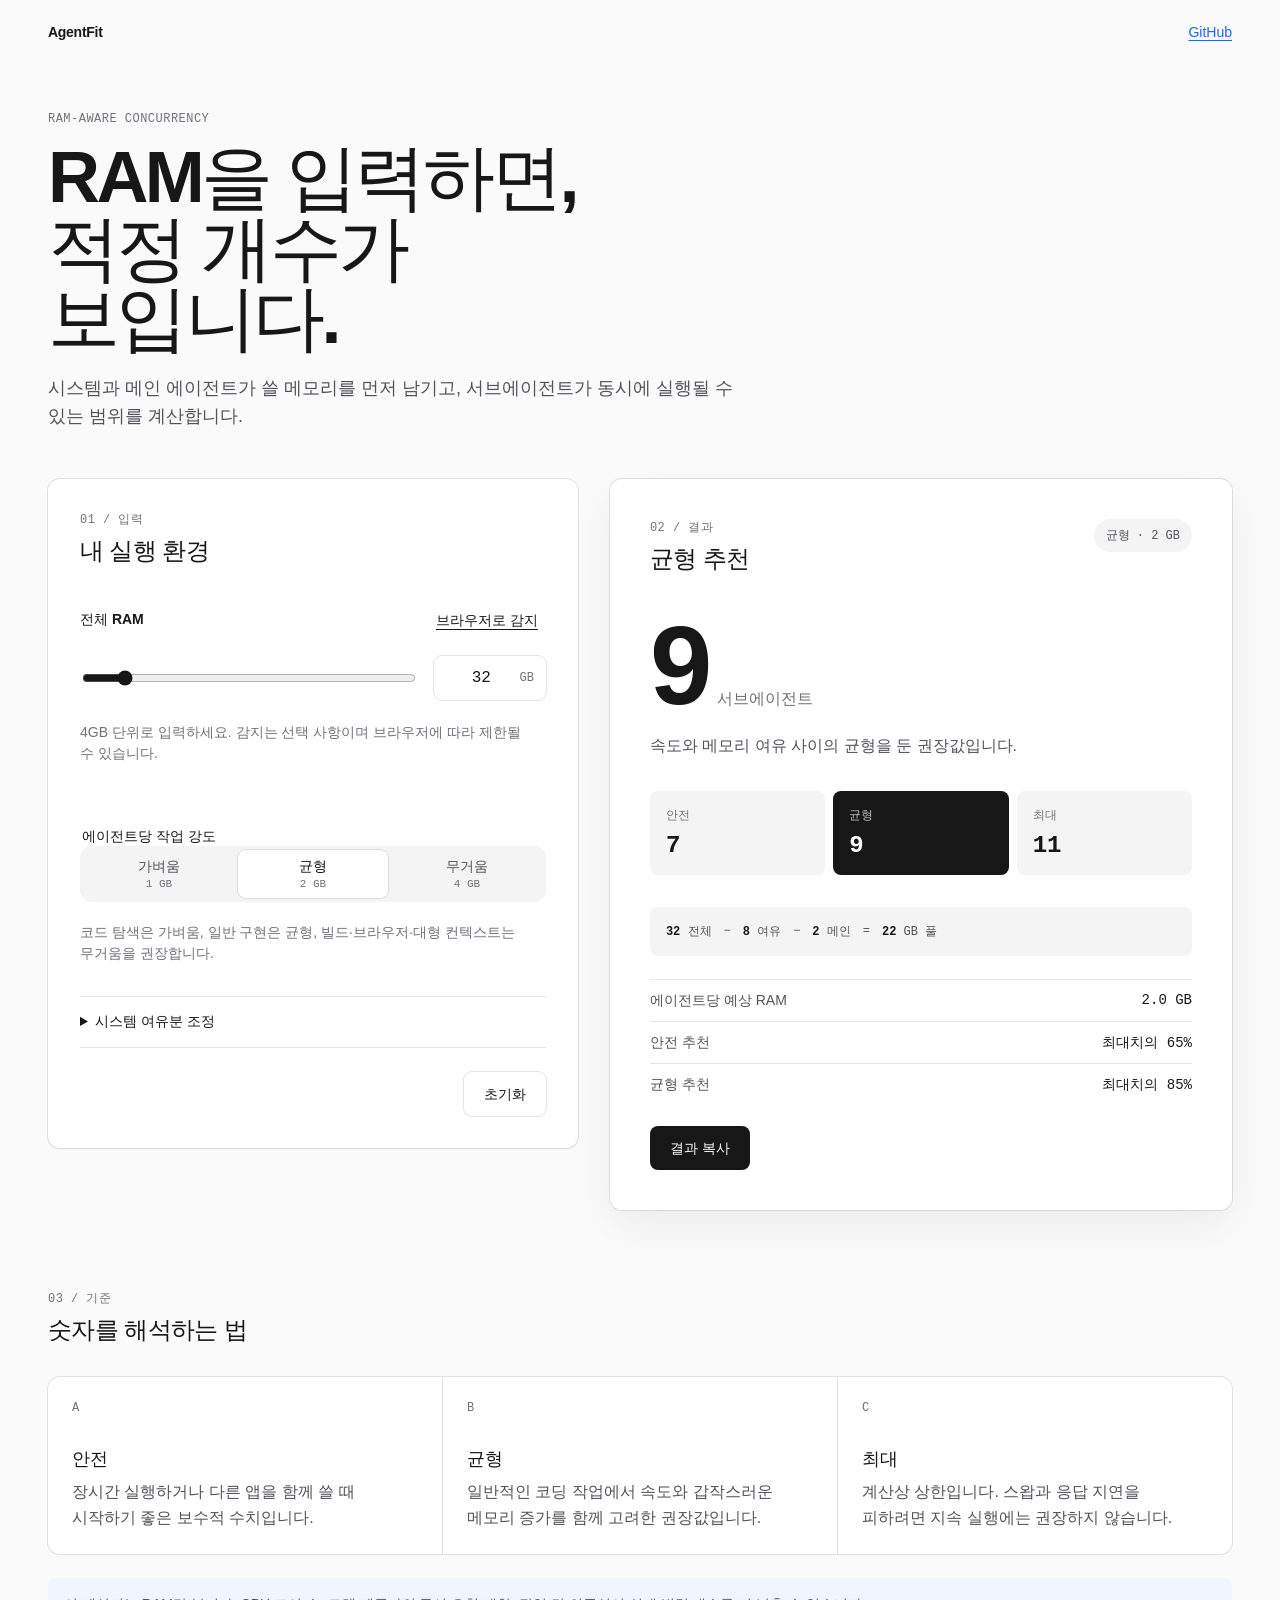
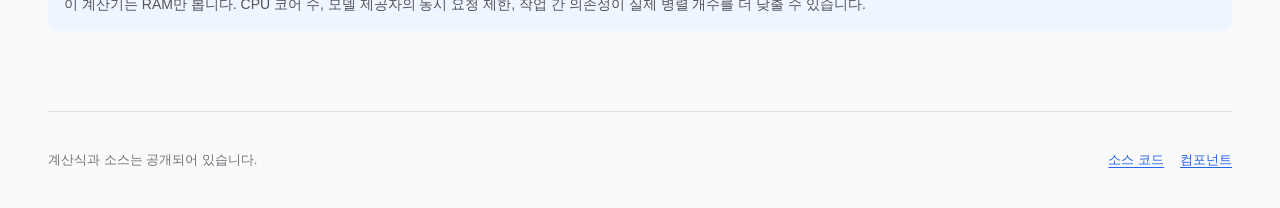
==== index.html @ 9a573c3e "Build RAM subagent calculator" ====
<!doctype html>
<html lang="ko">
  <head>
    <meta charset="utf-8">
    <meta name="viewport" content="width=device-width, initial-scale=1">
    <meta name="color-scheme" content="light dark">
    <meta name="theme-color" content="#fafafa" media="(prefers-color-scheme: light)">
    <meta name="theme-color" content="#0b0b0c" media="(prefers-color-scheme: dark)">
    <title>AgentFit — RAM 기반 서브에이전트 계산기</title>
    <meta name="description" content="컴퓨터 RAM과 작업 강도를 입력하면 안전, 균형, 최대 서브에이전트 개수를 계산합니다.">
    <meta property="og:title" content="AgentFit — RAM 기반 서브에이전트 계산기">
    <meta property="og:description" content="내 컴퓨터 RAM에 맞는 서브에이전트 개수를 투명한 계산식으로 확인하세요.">
    <meta property="og:type" content="website">
    <meta property="og:url" content="https://tygb99.github.io/ram-subagent-calculator/">
    <link rel="canonical" href="https://tygb99.github.io/ram-subagent-calculator/">
    <link rel="icon" href="data:,">
    <link rel="stylesheet" href="styles.css">
    <link rel="stylesheet" href="results.css">
    <link rel="stylesheet" href="app.css">
  </head>
  <body>
    <a class="skip-link" href="#calculator">계산기로 건너뛰기</a>
    <header class="site-header shell">
      <a class="brand" href="./">AgentFit</a>
      <a class="header-link" href="https://github.com/Tygb99/ram-subagent-calculator">GitHub</a>
    </header>

    <main class="app-main shell">
      <section class="app-intro" aria-labelledby="page-title">
        <p class="eyebrow">RAM-AWARE CONCURRENCY</p>
        <h1 id="page-title"><span class="headline-line">RAM을 입력하면,</span><span class="headline-line">적정 개수가 보입니다.</span></h1>
        <p class="lede">시스템과 메인 에이전트가 쓸 메모리를 먼저 남기고, 서브에이전트가 동시에 실행될 수 있는 범위를 계산합니다.</p>
      </section>

      <div class="calculator-layout" id="calculator">
        <section class="panel panel-pad controls-card" aria-labelledby="controls-title">
          <div class="section-heading">
            <p class="step-label">01 / 입력</p>
            <h2 id="controls-title">내 실행 환경</h2>
          </div>

          <div class="control-stack">
            <div class="control-block">
              <div class="label-row">
                <label class="field-label" for="ram-range">전체 RAM</label>
                <button class="button button-text compact-button" id="detect-ram" type="button">브라우저로 감지</button>
              </div>
              <div class="range-row">
                <input type="range" id="ram-range" min="4" max="256" step="4" value="32" aria-describedby="ram-help ram-error">
                <div class="input-with-unit">
                  <input class="number-input" id="ram-number" type="number" min="4" max="256" step="4" value="32" required inputmode="numeric" aria-label="전체 RAM, GB" aria-describedby="ram-help ram-error">
                  <span aria-hidden="true">GB</span>
                </div>
              </div>
              <p class="helper" id="ram-help">4GB 단위로 입력하세요. 감지는 선택 사항이며 브라우저에 따라 제한될 수 있습니다.</p>
              <p class="field-error" id="ram-error" role="alert" hidden>4GB부터 256GB까지, 4GB 단위로 입력해 주세요.</p>
              <p class="detect-status" id="detect-status" role="status" aria-live="polite"></p>
            </div>

            <fieldset class="field-group control-block">
              <legend>에이전트당 작업 강도</legend>
              <div class="segmented">
                <input type="radio" name="preset" id="preset-light" value="light">
                <label for="preset-light"><strong>가벼움</strong><span>1 GB</span></label>
                <input type="radio" name="preset" id="preset-balanced" value="balanced" checked>
                <label for="preset-balanced"><strong>균형</strong><span>2 GB</span></label>
                <input type="radio" name="preset" id="preset-heavy" value="heavy">
                <label for="preset-heavy"><strong>무거움</strong><span>4 GB</span></label>
              </div>
              <p class="helper">코드 탐색은 가벼움, 일반 구현은 균형, 빌드·브라우저·대형 컨텍스트는 무거움을 권장합니다.</p>
            </fieldset>

            <details class="advanced-panel">
              <summary>시스템 여유분 조정</summary>
              <div class="advanced-content">
                <div class="label-row">
                  <label class="field-label" for="reserve-range">시스템과 다른 앱에 남길 RAM</label>
                  <button class="button button-text compact-button" id="auto-reserve" type="button">자동값 사용</button>
                </div>
                <div class="range-row">
                  <input type="range" id="reserve-range" min="0" max="32" step="1" value="8" aria-describedby="reserve-help reserve-error">
                  <div class="input-with-unit">
                    <input class="number-input" id="reserve-number" type="number" min="0" max="32" step="1" value="8" required inputmode="numeric" aria-label="시스템 여유분, GB" aria-describedby="reserve-help reserve-error">
                    <span aria-hidden="true">GB</span>
                  </div>
                </div>
                <p class="helper" id="reserve-help">자동값은 전체 RAM의 25%이며 최소 3GB, 최대 16GB입니다.</p>
                <p class="field-error" id="reserve-error" role="alert" hidden>전체 RAM 안에서 0GB 이상의 값을 입력해 주세요.</p>
              </div>
            </details>
          </div>

          <div class="control-actions">
            <button class="button button-secondary" id="reset-calculator" type="button">초기화</button>
          </div>
        </section>

        <section class="result-card product-result" aria-labelledby="result-title" aria-live="polite">
          <div class="result-heading">
            <div>
              <p class="step-label">02 / 결과</p>
              <h2 id="result-title">균형 추천</h2>
            </div>
            <span class="result-badge" id="preset-badge">균형 · 2 GB</span>
          </div>

          <div class="primary-result">
            <strong class="result-number" id="recommended-count">9</strong>
            <span class="result-unit">서브에이전트</span>
          </div>
          <p class="result-summary" id="result-summary">속도와 메모리 여유 사이의 균형을 둔 권장값입니다.</p>

          <div class="result-scale" aria-label="추천 범위">
            <div class="scale-item">
              <span>안전</span>
              <strong id="safe-count">7</strong>
            </div>
            <div class="scale-item scale-item-featured">
              <span>균형</span>
              <strong id="balanced-count">9</strong>
            </div>
            <div class="scale-item">
              <span>최대</span>
              <strong id="maximum-count">11</strong>
            </div>
          </div>

          <div class="equation" aria-label="메모리 계산식">
            <span><strong id="equation-total">32</strong> 전체</span>
            <span aria-hidden="true">−</span>
            <span><strong id="equation-reserve">8</strong> 여유</span>
            <span aria-hidden="true">−</span>
            <span><strong id="equation-main">2</strong> 메인</span>
            <span aria-hidden="true">=</span>
            <span><strong id="equation-pool">22</strong> GB 풀</span>
          </div>

          <dl class="detail-list product-details">
            <div class="detail-row"><dt>에이전트당 예상 RAM</dt><dd id="detail-per-agent">2.0 GB</dd></div>
            <div class="detail-row"><dt>안전 추천</dt><dd>최대치의 65%</dd></div>
            <div class="detail-row"><dt>균형 추천</dt><dd>최대치의 85%</dd></div>
          </dl>

          <div class="result-actions">
            <button class="button button-primary" id="copy-result" type="button">결과 복사</button>
            <span class="copy-status" id="copy-status" role="status" aria-live="polite"></span>
          </div>
        </section>
      </div>

      <section class="method-section" aria-labelledby="method-title">
        <div class="section-heading">
          <p class="step-label">03 / 기준</p>
          <h2 id="method-title">숫자를 해석하는 법</h2>
        </div>
        <div class="method-grid">
          <article>
            <span class="method-index">A</span>
            <h3>안전</h3>
            <p>장시간 실행하거나 다른 앱을 함께 쓸 때 시작하기 좋은 보수적 수치입니다.</p>
          </article>
          <article>
            <span class="method-index">B</span>
            <h3>균형</h3>
            <p>일반적인 코딩 작업에서 속도와 갑작스러운 메모리 증가를 함께 고려한 권장값입니다.</p>
          </article>
          <article>
            <span class="method-index">C</span>
            <h3>최대</h3>
            <p>계산상 상한입니다. 스왑과 응답 지연을 피하려면 지속 실행에는 권장하지 않습니다.</p>
          </article>
        </div>
        <div class="notice limitation-notice">
          이 계산기는 RAM만 봅니다. CPU 코어 수, 모델 제공자의 동시 요청 제한, 작업 간 의존성이 실제 병렬 개수를 더 낮출 수 있습니다.
        </div>
      </section>
    </main>

    <footer class="site-footer shell">
      <p>계산식과 소스는 공개되어 있습니다.</p>
      <nav aria-label="프로젝트 링크">
        <a href="https://github.com/Tygb99/ram-subagent-calculator">소스 코드</a>
        <a href="showcase.html">컴포넌트</a>
      </nav>
    </footer>

    <script type="module" src="app.js"></script>
  </body>
</html>
---- styles.css ----
:root {
  color-scheme: light dark;
  --surface-canvas: #fafafa;
  --surface-primary: #ffffff;
  --surface-secondary: #f4f4f5;
  --surface-inverse: #171717;
  --text-primary: #171717;
  --text-secondary: #52525b;
  --text-tertiary: #71717a;
  --text-on-inverse: #ffffff;
  --border-default: rgb(0 0 0 / 10%);
  --border-strong: rgb(0 0 0 / 20%);
  --accent-primary: #2563eb;
  --accent-surface: #eff6ff;
  --status-success: #15803d;
  --status-warning: #a16207;
  --status-error: #b91c1c;
  --shadow-ring: 0 0 0 1px var(--border-default);
  --shadow-panel: var(--shadow-ring), 0 2px 2px rgb(0 0 0 / 3%);
  --shadow-featured: var(--shadow-ring), 0 16px 48px rgb(0 0 0 / 6%);
  --radius-control: 0.5rem;
  --radius-panel: 0.75rem;
  --space-1: 0.25rem;
  --space-2: 0.5rem;
  --space-3: 0.75rem;
  --space-4: 1rem;
  --space-5: 1.25rem;
  --space-6: 1.5rem;
  --space-8: 2rem;
  --space-10: 2.5rem;
  --space-12: 3rem;
  --space-16: 4rem;
  --space-20: 5rem;
  --content-width: 74rem;
  --font-sans: ui-sans-serif, -apple-system, BlinkMacSystemFont, "Segoe UI", sans-serif;
  --font-mono: ui-monospace, SFMono-Regular, Menlo, Monaco, Consolas, monospace;
}

@media (prefers-color-scheme: dark) {
  :root {
    --surface-canvas: #0b0b0c;
    --surface-primary: #141416;
    --surface-secondary: #1f1f22;
    --surface-inverse: #fafafa;
    --text-primary: #fafafa;
    --text-secondary: #b4b4bc;
    --text-tertiary: #92929b;
    --text-on-inverse: #171717;
    --border-default: rgb(255 255 255 / 14%);
    --border-strong: rgb(255 255 255 / 28%);
    --accent-primary: #60a5fa;
    --accent-surface: #172554;
    --status-success: #4ade80;
    --status-warning: #facc15;
    --status-error: #f87171;
    --shadow-panel: var(--shadow-ring), 0 2px 2px rgb(0 0 0 / 18%);
    --shadow-featured: var(--shadow-ring), 0 16px 48px rgb(0 0 0 / 24%);
  }
}

* {
  box-sizing: border-box;
}

html {
  min-width: 20rem;
  background: var(--surface-canvas);
  color: var(--text-primary);
  font-family: var(--font-sans);
  font-synthesis: none;
}

body {
  margin: 0;
  min-height: 100dvh;
  background: var(--surface-canvas);
}

button,
input {
  font: inherit;
}

button,
a,
input,
label {
  -webkit-tap-highlight-color: transparent;
}

a {
  color: var(--accent-primary);
  text-underline-offset: 0.2em;
}

:focus-visible {
  outline: 2px solid var(--accent-primary);
  outline-offset: 3px;
}

.skip-link {
  position: fixed;
  inset: var(--space-3) auto auto var(--space-3);
  z-index: 10;
  padding: var(--space-3) var(--space-4);
  border-radius: var(--radius-control);
  background: var(--surface-inverse);
  color: var(--text-on-inverse);
  transform: translateY(-200%);
}

.skip-link:focus {
  transform: translateY(0);
}

.shell {
  width: min(100% - 2rem, var(--content-width));
  margin-inline: auto;
}

.site-header {
  display: flex;
  align-items: center;
  justify-content: space-between;
  min-height: 4rem;
}

.brand {
  color: var(--text-primary);
  font-size: 0.875rem;
  font-weight: 600;
  letter-spacing: -0.02em;
  text-decoration: none;
}

.eyebrow {
  margin: 0 0 var(--space-4);
  color: var(--text-tertiary);
  font-family: var(--font-mono);
  font-size: 0.75rem;
  font-weight: 500;
  letter-spacing: 0.04em;
}

h1,
h2,
h3,
p {
  margin-block-start: 0;
}

p,
li,
dt,
dd,
.notice,
.helper {
  overflow-wrap: break-word;
  text-wrap: pretty;
  word-break: keep-all;
}

.headline-line {
  display: block;
}

.keep-together {
  white-space: nowrap;
}

h1 {
  max-width: 13ch;
  margin-block-end: var(--space-5);
  font-size: clamp(2.25rem, 6vw, 4.5rem);
  font-weight: 600;
  letter-spacing: -0.05em;
  line-height: 0.98;
  text-wrap: balance;
  word-break: keep-all;
}

h2 {
  margin-block-end: var(--space-3);
  font-size: 1.5rem;
  font-weight: 600;
  letter-spacing: -0.025em;
  line-height: 1.25;
  word-break: keep-all;
}

h3 {
  margin-block-end: var(--space-2);
  font-size: 1.125rem;
  font-weight: 600;
  letter-spacing: -0.015em;
  line-height: 1.35;
}

.lede {
  max-width: 44rem;
  margin-block-end: 0;
  color: var(--text-secondary);
  font-size: 1.125rem;
  line-height: 1.6;
  word-break: keep-all;
}

.panel {
  border-radius: var(--radius-panel);
  background: var(--surface-primary);
  box-shadow: var(--shadow-panel);
}

.panel-pad {
  padding: clamp(var(--space-5), 4vw, var(--space-8));
}

.button {
  display: inline-flex;
  min-height: 2.75rem;
  align-items: center;
  justify-content: center;
  gap: var(--space-2);
  padding: var(--space-3) var(--space-5);
  border: 0;
  border-radius: var(--radius-control);
  cursor: pointer;
  font-size: 0.875rem;
  font-weight: 500;
  line-height: 1;
  text-decoration: none;
  transition: transform 120ms ease-out, background-color 160ms ease-in-out, color 160ms ease-in-out;
  touch-action: manipulation;
}

.button-primary {
  background: var(--surface-inverse);
  color: var(--text-on-inverse);
}

.button-secondary {
  background: var(--surface-primary);
  box-shadow: var(--shadow-ring);
  color: var(--text-primary);
}

.button-text {
  background: transparent;
  color: var(--text-primary);
  text-decoration: underline;
  text-underline-offset: 0.25em;
}

.button:hover {
  transform: translateY(-1px);
}

.button:active,
.button.qa-active {
  transform: translateY(0) scale(0.98);
}

.button:disabled,
.button[aria-disabled="true"] {
  cursor: not-allowed;
  opacity: 0.46;
  transform: none;
}

.field-group {
  margin: 0;
  padding: 0;
  border: 0;
}

.field-label,
.field-group legend {
  display: block;
  margin-block-end: var(--space-3);
  font-size: 0.875rem;
  font-weight: 600;
}

.segmented {
  display: grid;
  grid-template-columns: repeat(3, minmax(0, 1fr));
  gap: var(--space-1);
  padding: var(--space-1);
  border-radius: calc(var(--radius-control) + var(--space-1));
  background: var(--surface-secondary);
}

.segmented input {
  position: absolute;
  inline-size: 1px;
  block-size: 1px;
  opacity: 0;
}

.segmented label {
  display: grid;
  min-height: 2.75rem;
  place-items: center;
  padding: var(--space-2) var(--space-3);
  border-radius: var(--radius-control);
  color: var(--text-secondary);
  cursor: pointer;
  font-size: 0.875rem;
  font-weight: 500;
  text-align: center;
  transition: background-color 160ms ease-in-out, color 160ms ease-in-out, box-shadow 160ms ease-in-out;
}

.segmented input:checked + label {
  background: var(--surface-primary);
  box-shadow: var(--shadow-ring);
  color: var(--text-primary);
}

.segmented input:not(:disabled) + label:hover {
  background: var(--accent-surface);
  box-shadow: inset 0 0 0 1px var(--accent-primary);
  color: var(--accent-primary);
}

.segmented input:checked + label:hover {
  background: var(--surface-primary);
  box-shadow: var(--shadow-ring);
  color: var(--text-primary);
}

.segmented input:focus-visible + label {
  outline: 2px solid var(--accent-primary);
  outline-offset: 2px;
}

.segmented input:disabled + label {
  cursor: not-allowed;
  opacity: 0.46;
}

.range-row {
  display: flex;
  align-items: center;
  gap: var(--space-4);
}

input[type="range"] {
  flex: 1;
  min-width: 0;
  min-height: 2.75rem;
  accent-color: var(--text-primary);
  cursor: pointer;
}

input[type="range"]:not(:disabled):hover {
  accent-color: var(--accent-primary);
}

.number-input {
  width: 5.5rem;
  min-height: 2.75rem;
  padding: var(--space-2) var(--space-3);
  border: 0;
  border-radius: var(--radius-control);
  background: var(--surface-primary);
  box-shadow: var(--shadow-ring);
  color: var(--text-primary);
  font-family: var(--font-mono);
  text-align: end;
}

.number-input[aria-invalid="true"] {
  box-shadow: 0 0 0 2px var(--status-error);
}

input[type="range"][aria-invalid="true"] {
  accent-color: var(--status-error);
}

input[type="range"]:disabled,
.number-input:disabled {
  cursor: not-allowed;
  opacity: 0.46;
}

.helper {
  margin: var(--space-2) 0 0;
  color: var(--text-tertiary);
  font-size: 0.875rem;
  line-height: 1.5;
}

.notice {
  padding: var(--space-4);
  border-radius: var(--radius-control);
  background: var(--accent-surface);
  color: var(--text-secondary);
  font-size: 0.875rem;
  line-height: 1.5;
}

.notice-warning {
  box-shadow: inset 3px 0 0 var(--status-warning);
}

.notice-error {
  box-shadow: inset 3px 0 0 var(--status-error);
}

[hidden] {
  display: none !important;
}

@media (max-width: 27rem) {
  .segmented {
    grid-template-columns: 1fr;
  }

  .range-row {
    align-items: stretch;
    flex-direction: column;
  }

  .number-input {
    width: 100%;
    text-align: start;
  }
}

@media (min-width: 48rem) {
  .shell {
    width: min(100% - 3rem, var(--content-width));
  }
}

@media (prefers-reduced-motion: reduce) {
  *,
  *::before,
  *::after {
    scroll-behavior: auto !important;
    animation: none !important;
    transition: none !important;
  }

  .button:hover,
  .button:active,
  .button.qa-active {
    transform: none;
  }
}
---- results.css ----
.result-card {
  padding: clamp(var(--space-6), 5vw, var(--space-10));
  border-radius: var(--radius-panel);
  background: var(--surface-primary);
  box-shadow: var(--shadow-featured);
}

.result-card-compact {
  padding: var(--space-6);
  box-shadow: var(--shadow-panel);
}

.result-card-insufficient .result-number,
.result-card-insufficient .result-label {
  color: var(--status-warning);
}

.result-label {
  margin-bottom: var(--space-3);
  color: var(--text-secondary);
  font-size: 0.875rem;
  font-weight: 500;
}

.result-value {
  display: flex;
  align-items: baseline;
  gap: var(--space-3);
  margin-bottom: var(--space-4);
}

.result-number {
  font-family: var(--font-sans);
  font-size: clamp(3.5rem, 10vw, 7rem);
  font-variant-numeric: tabular-nums;
  font-weight: 600;
  letter-spacing: -0.06em;
  line-height: 0.92;
}

.result-unit {
  color: var(--text-tertiary);
  font-size: 1rem;
}

.result-summary {
  margin-bottom: 0;
  color: var(--text-secondary);
  line-height: 1.6;
  word-break: keep-all;
}

.detail-list {
  display: grid;
  gap: var(--space-3);
  margin: var(--space-6) 0 0;
}

.detail-row {
  display: flex;
  justify-content: space-between;
  gap: var(--space-4);
  padding-top: var(--space-3);
  box-shadow: 0 -1px 0 var(--border-default);
}

.detail-row dt {
  color: var(--text-secondary);
}

.detail-row dd {
  margin: 0;
  font-family: var(--font-mono);
  font-variant-numeric: tabular-nums;
}

.detail-list-warning {
  padding: var(--space-4);
  border-radius: var(--radius-control);
  background: var(--surface-secondary);
  box-shadow: inset 3px 0 0 var(--status-warning);
}
---- app.css ----
.header-link {
  font-size: 0.875rem;
  font-weight: 500;
}

.app-main {
  padding-block: var(--space-12) var(--space-20);
}

.app-intro {
  max-width: 56rem;
  margin-bottom: var(--space-12);
}

.app-intro h1 {
  max-width: 15ch;
}

.calculator-layout {
  display: grid;
  align-items: start;
  gap: var(--space-8);
}

.controls-card,
.product-result {
  min-width: 0;
}

.section-heading h2,
.result-heading h2 {
  margin-bottom: 0;
}

.step-label {
  margin-bottom: var(--space-2);
  color: var(--text-tertiary);
  font-family: var(--font-mono);
  font-size: 0.75rem;
  letter-spacing: 0.04em;
}

.control-stack {
  display: grid;
  gap: var(--space-8);
  margin-top: var(--space-8);
}

.control-block {
  display: grid;
  gap: var(--space-3);
  margin: 0;
}

.label-row {
  display: flex;
  align-items: center;
  justify-content: space-between;
  gap: var(--space-4);
}

.label-row .field-label,
.control-block legend {
  margin: 0;
}

.compact-button {
  min-height: 2.75rem;
  padding: var(--space-2);
}

.input-with-unit {
  position: relative;
  flex: 0 0 7rem;
}

.input-with-unit .number-input {
  width: 100%;
  padding-right: 2.5rem;
}

.input-with-unit > span {
  position: absolute;
  inset: 50% var(--space-3) auto auto;
  color: var(--text-tertiary);
  font-family: var(--font-mono);
  font-size: 0.75rem;
  transform: translateY(-50%);
  pointer-events: none;
}

.field-error {
  margin: 0;
  color: var(--status-error);
  font-size: 0.875rem;
  line-height: 1.5;
}

.detect-status,
.copy-status {
  min-height: 1.25rem;
  margin: 0;
  color: var(--text-secondary);
  font-size: 0.8125rem;
  line-height: 1.5;
}

.control-block .segmented label {
  gap: 0.125rem;
}

.control-block .segmented label strong {
  font-size: 0.875rem;
}

.control-block .segmented label span {
  color: var(--text-tertiary);
  font-family: var(--font-mono);
  font-size: 0.6875rem;
}

.advanced-panel {
  border-top: 1px solid var(--border-default);
  border-bottom: 1px solid var(--border-default);
}

.advanced-panel summary {
  min-height: 2.75rem;
  padding-block: var(--space-4);
  cursor: pointer;
  font-size: 0.875rem;
  font-weight: 600;
}

.advanced-content {
  display: grid;
  gap: var(--space-3);
  padding-bottom: var(--space-5);
}

.control-actions {
  display: flex;
  justify-content: flex-end;
  margin-top: var(--space-6);
}

.product-result {
  padding: clamp(var(--space-6), 5vw, var(--space-10));
}

.result-heading {
  display: flex;
  align-items: flex-start;
  justify-content: space-between;
  gap: var(--space-4);
}

.result-badge {
  padding: var(--space-2) var(--space-3);
  border-radius: 999px;
  background: var(--surface-secondary);
  color: var(--text-secondary);
  font-family: var(--font-mono);
  font-size: 0.75rem;
  white-space: nowrap;
}

.primary-result {
  display: flex;
  align-items: baseline;
  gap: var(--space-3);
  margin-block: var(--space-10) var(--space-4);
}

.result-scale {
  display: grid;
  grid-template-columns: repeat(3, minmax(0, 1fr));
  gap: var(--space-2);
  margin-top: var(--space-8);
}

.scale-item {
  display: grid;
  gap: var(--space-2);
  padding: var(--space-4);
  border-radius: var(--radius-control);
  background: var(--surface-secondary);
}

.scale-item span {
  color: var(--text-tertiary);
  font-size: 0.75rem;
}

.scale-item strong {
  font-family: var(--font-mono);
  font-size: 1.5rem;
  font-variant-numeric: tabular-nums;
}

.scale-item-featured {
  background: var(--surface-inverse);
  color: var(--text-on-inverse);
}

.scale-item-featured span {
  color: inherit;
  opacity: 0.72;
}

.equation {
  display: flex;
  flex-wrap: wrap;
  align-items: center;
  gap: var(--space-2) var(--space-3);
  margin-top: var(--space-8);
  padding: var(--space-4);
  border-radius: var(--radius-control);
  background: var(--surface-secondary);
  color: var(--text-secondary);
  font-family: var(--font-mono);
  font-size: 0.75rem;
}

.equation strong {
  color: var(--text-primary);
  font-weight: 600;
}

.product-details {
  font-size: 0.875rem;
}

.result-actions {
  display: flex;
  align-items: center;
  gap: var(--space-4);
  margin-top: var(--space-8);
}

.method-section {
  margin-top: var(--space-20);
}

.method-grid {
  display: grid;
  gap: 1px;
  margin-top: var(--space-8);
  overflow: hidden;
  border-radius: var(--radius-panel);
  background: var(--border-default);
  box-shadow: var(--shadow-ring);
}

.method-grid article {
  min-width: 0;
  padding: var(--space-6);
  background: var(--surface-primary);
}

.method-grid article p {
  margin-bottom: 0;
  color: var(--text-secondary);
  line-height: 1.6;
}

.method-index {
  display: block;
  margin-bottom: var(--space-8);
  color: var(--text-tertiary);
  font-family: var(--font-mono);
  font-size: 0.75rem;
}

.limitation-notice {
  margin-top: var(--space-6);
}

.site-footer {
  display: flex;
  min-height: 6rem;
  align-items: center;
  justify-content: space-between;
  gap: var(--space-6);
  border-top: 1px solid var(--border-default);
  color: var(--text-tertiary);
  font-size: 0.8125rem;
}

.site-footer p {
  margin: 0;
}

.site-footer nav {
  display: flex;
  gap: var(--space-4);
}

@media (min-width: 48rem) {
  .calculator-layout {
    grid-template-columns: minmax(0, 0.92fr) minmax(0, 1.08fr);
  }

  .product-result {
    position: sticky;
    top: var(--space-6);
  }

  .method-grid {
    grid-template-columns: repeat(3, minmax(0, 1fr));
  }
}

@media (max-width: 35rem) {
  .label-row,
  .result-heading,
  .result-actions,
  .site-footer {
    align-items: stretch;
    flex-direction: column;
  }

  .range-row {
    align-items: stretch;
    flex-direction: column;
  }

  .input-with-unit {
    flex-basis: auto;
    width: 100%;
  }

  .result-scale {
    grid-template-columns: 1fr;
  }

  .site-footer {
    justify-content: center;
    padding-block: var(--space-6);
  }
}

@media (prefers-reduced-motion: reduce) {
  .input-with-unit > span {
    transform: translateY(-50%);
  }
}
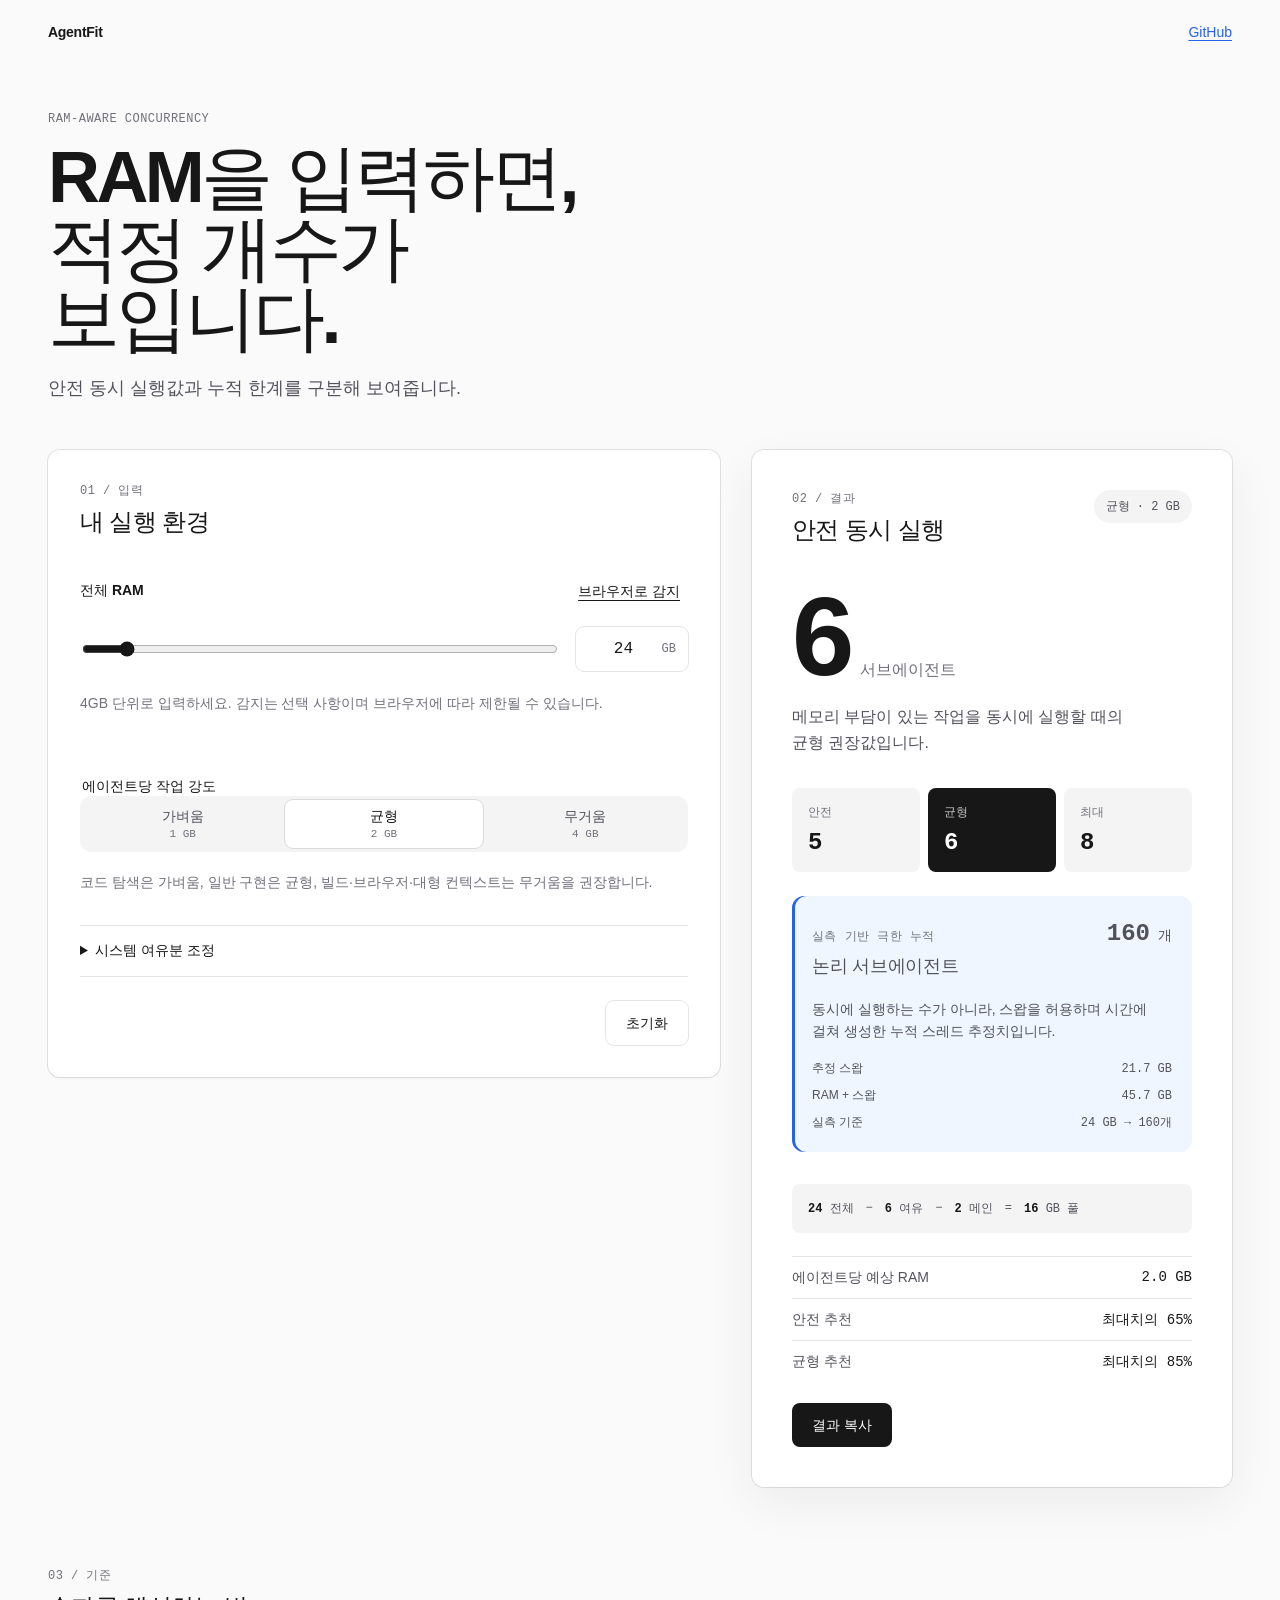
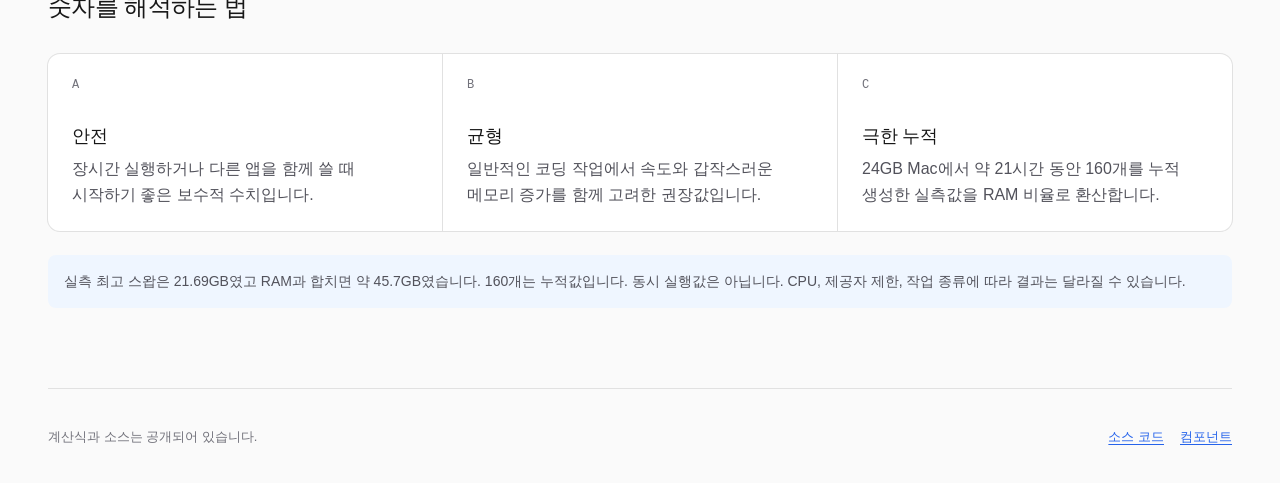
==== commit ba83182b: "Add empirical capacity and star count" ====
--- a/index.html
+++ b/index.html
@@ -7,9 +7,9 @@
     <meta name="theme-color" content="#fafafa" media="(prefers-color-scheme: light)">
     <meta name="theme-color" content="#0b0b0c" media="(prefers-color-scheme: dark)">
     <title>AgentFit — RAM 기반 서브에이전트 계산기</title>
-    <meta name="description" content="컴퓨터 RAM과 작업 강도를 입력하면 안전, 균형, 최대 서브에이전트 개수를 계산합니다.">
+    <meta name="description" content="RAM을 입력하면 안전 동시 실행 수와 24GB 실측 기반 극한 누적 서브에이전트 수를 함께 계산합니다.">
     <meta property="og:title" content="AgentFit — RAM 기반 서브에이전트 계산기">
-    <meta property="og:description" content="내 컴퓨터 RAM에 맞는 서브에이전트 개수를 투명한 계산식으로 확인하세요.">
+    <meta property="og:description" content="안전 동시 실행 수와 24GB·160개 실측 기반 극한 누적 수를 구분해 확인하세요.">
     <meta property="og:type" content="website">
     <meta property="og:url" content="https://tygb99.github.io/ram-subagent-calculator/">
     <link rel="canonical" href="https://tygb99.github.io/ram-subagent-calculator/">
@@ -22,14 +22,20 @@
     <a class="skip-link" href="#calculator">계산기로 건너뛰기</a>
     <header class="site-header shell">
       <a class="brand" href="./">AgentFit</a>
-      <a class="header-link" href="https://github.com/Tygb99/ram-subagent-calculator">GitHub</a>
+      <a class="header-link github-link" id="github-link" href="https://github.com/Tygb99/ram-subagent-calculator" aria-label="GitHub 저장소">
+        <span>GitHub</span>
+        <span class="github-stars" id="github-stars" hidden>
+          <svg viewBox="0 0 24 24" width="14" height="14" aria-hidden="true"><path d="m12 2.4 2.9 5.9 6.5.9-4.7 4.6 1.1 6.5-5.8-3.1-5.8 3.1 1.1-6.5-4.7-4.6 6.5-.9L12 2.4Z" fill="currentColor"/></svg>
+          <span id="github-star-count">0</span>
+        </span>
+      </a>
     </header>
 
     <main class="app-main shell">
       <section class="app-intro" aria-labelledby="page-title">
         <p class="eyebrow">RAM-AWARE CONCURRENCY</p>
         <h1 id="page-title"><span class="headline-line">RAM을 입력하면,</span><span class="headline-line">적정 개수가 보입니다.</span></h1>
-        <p class="lede">시스템과 메인 에이전트가 쓸 메모리를 먼저 남기고, 서브에이전트가 동시에 실행될 수 있는 범위를 계산합니다.</p>
+        <p class="lede">안전 동시 실행값과 누적 한계를 구분해 보여줍니다.</p>
       </section>
 
       <div class="calculator-layout" id="calculator">
@@ -46,9 +52,9 @@
                 <button class="button button-text compact-button" id="detect-ram" type="button">브라우저로 감지</button>
               </div>
               <div class="range-row">
-                <input type="range" id="ram-range" min="4" max="256" step="4" value="32" aria-describedby="ram-help ram-error">
+                <input type="range" id="ram-range" min="4" max="256" step="4" value="24" aria-describedby="ram-help ram-error">
                 <div class="input-with-unit">
-                  <input class="number-input" id="ram-number" type="number" min="4" max="256" step="4" value="32" required inputmode="numeric" aria-label="전체 RAM, GB" aria-describedby="ram-help ram-error">
+                  <input class="number-input" id="ram-number" type="number" min="4" max="256" step="4" value="24" required inputmode="numeric" aria-label="전체 RAM, GB" aria-describedby="ram-help ram-error">
                   <span aria-hidden="true">GB</span>
                 </div>
               </div>
@@ -78,9 +84,9 @@
                   <button class="button button-text compact-button" id="auto-reserve" type="button">자동값 사용</button>
                 </div>
                 <div class="range-row">
-                  <input type="range" id="reserve-range" min="0" max="32" step="1" value="8" aria-describedby="reserve-help reserve-error">
+                  <input type="range" id="reserve-range" min="0" max="24" step="1" value="6" aria-describedby="reserve-help reserve-error">
                   <div class="input-with-unit">
-                    <input class="number-input" id="reserve-number" type="number" min="0" max="32" step="1" value="8" required inputmode="numeric" aria-label="시스템 여유분, GB" aria-describedby="reserve-help reserve-error">
+                    <input class="number-input" id="reserve-number" type="number" min="0" max="24" step="1" value="6" required inputmode="numeric" aria-label="시스템 여유분, GB" aria-describedby="reserve-help reserve-error">
                     <span aria-hidden="true">GB</span>
                   </div>
                 </div>
@@ -99,40 +105,56 @@
           <div class="result-heading">
             <div>
               <p class="step-label">02 / 결과</p>
-              <h2 id="result-title">균형 추천</h2>
+              <h2 id="result-title">안전 동시 실행</h2>
             </div>
             <span class="result-badge" id="preset-badge">균형 · 2 GB</span>
           </div>
 
           <div class="primary-result">
-            <strong class="result-number" id="recommended-count">9</strong>
+            <strong class="result-number" id="recommended-count">6</strong>
             <span class="result-unit">서브에이전트</span>
           </div>
-          <p class="result-summary" id="result-summary">속도와 메모리 여유 사이의 균형을 둔 권장값입니다.</p>
+          <p class="result-summary" id="result-summary">메모리 부담이 있는 작업을 동시에 실행할 때의 균형 권장값입니다.</p>
 
           <div class="result-scale" aria-label="추천 범위">
             <div class="scale-item">
               <span>안전</span>
-              <strong id="safe-count">7</strong>
+              <strong id="safe-count">5</strong>
             </div>
             <div class="scale-item scale-item-featured">
               <span>균형</span>
-              <strong id="balanced-count">9</strong>
+              <strong id="balanced-count">6</strong>
             </div>
             <div class="scale-item">
               <span>최대</span>
-              <strong id="maximum-count">11</strong>
-            </div>
-          </div>
+              <strong id="maximum-count">8</strong>
+            </div>
+          </div>
+
+          <section class="notice extreme-result" aria-labelledby="extreme-title">
+            <div class="extreme-heading">
+              <div>
+                <p class="step-label">실측 기반 극한 누적</p>
+                <h3 id="extreme-title">논리 서브에이전트</h3>
+              </div>
+              <div class="extreme-value"><strong id="extreme-count">160</strong><span>개</span></div>
+            </div>
+            <p class="extreme-summary">동시에 실행하는 수가 아니라, 스왑을 허용하며 시간에 걸쳐 생성한 누적 스레드 추정치입니다.</p>
+            <dl class="extreme-stats">
+              <div><dt>추정 스왑</dt><dd id="extreme-swap">21.7 GB</dd></div>
+              <div><dt>RAM + 스왑</dt><dd id="extreme-combined">45.7 GB</dd></div>
+              <div><dt>실측 기준</dt><dd>24 GB → 160개</dd></div>
+            </dl>
+          </section>
 
           <div class="equation" aria-label="메모리 계산식">
-            <span><strong id="equation-total">32</strong> 전체</span>
+            <span><strong id="equation-total">24</strong> 전체</span>
             <span aria-hidden="true">−</span>
-            <span><strong id="equation-reserve">8</strong> 여유</span>
+            <span><strong id="equation-reserve">6</strong> 여유</span>
             <span aria-hidden="true">−</span>
             <span><strong id="equation-main">2</strong> 메인</span>
             <span aria-hidden="true">=</span>
-            <span><strong id="equation-pool">22</strong> GB 풀</span>
+            <span><strong id="equation-pool">16</strong> GB 풀</span>
           </div>
 
           <dl class="detail-list product-details">
@@ -166,12 +188,12 @@
           </article>
           <article>
             <span class="method-index">C</span>
-            <h3>최대</h3>
-            <p>계산상 상한입니다. 스왑과 응답 지연을 피하려면 지속 실행에는 권장하지 않습니다.</p>
+            <h3>극한 누적</h3>
+            <p>24GB Mac에서 약 21시간 동안 160개를 누적 생성한 실측값을 RAM 비율로 환산합니다.</p>
           </article>
         </div>
         <div class="notice limitation-notice">
-          이 계산기는 RAM만 봅니다. CPU 코어 수, 모델 제공자의 동시 요청 제한, 작업 간 의존성이 실제 병렬 개수를 더 낮출 수 있습니다.
+          실측 최고 스왑은 21.69GB였고 RAM과 합치면 약 45.7GB였습니다. 160개는 누적값입니다. <span class="keep-together">동시 실행값은 아닙니다.</span> CPU, 제공자 제한, 작업 종류에 따라 결과는 달라질 수 있습니다.
         </div>
       </section>
     </main>
--- a/results.css
+++ b/results.css
@@ -80,3 +80,60 @@
   background: var(--surface-secondary);
   box-shadow: inset 3px 0 0 var(--status-warning);
 }
+
+.extreme-result {
+  margin-top: var(--space-6);
+  padding: var(--space-5);
+  border-radius: var(--radius-panel);
+  background: var(--accent-surface);
+  box-shadow: inset 3px 0 0 var(--accent-primary);
+}
+
+.extreme-heading,
+.extreme-value,
+.extreme-stats > div {
+  display: flex;
+  align-items: baseline;
+}
+
+.extreme-heading,
+.extreme-stats > div {
+  justify-content: space-between;
+  gap: var(--space-4);
+}
+
+.extreme-value {
+  gap: var(--space-2);
+  white-space: nowrap;
+}
+
+.extreme-value strong {
+  font-family: var(--font-mono);
+  font-size: 1.5rem;
+  font-variant-numeric: tabular-nums;
+}
+
+.extreme-value span,
+.extreme-summary,
+.extreme-stats dt {
+  color: var(--text-secondary);
+}
+
+.extreme-summary {
+  margin: var(--space-3) 0 0;
+  font-size: 0.875rem;
+  line-height: 1.6;
+}
+
+.extreme-stats {
+  display: grid;
+  gap: var(--space-2);
+  margin: var(--space-4) 0 0;
+  font-size: 0.75rem;
+}
+
+.extreme-stats dd {
+  margin: 0;
+  font-family: var(--font-mono);
+  font-variant-numeric: tabular-nums;
+}
--- a/app.css
+++ b/app.css
@@ -1,6 +1,31 @@
 .header-link {
   font-size: 0.875rem;
   font-weight: 500;
+}
+
+.github-link,
+.github-stars {
+  display: inline-flex;
+  align-items: center;
+}
+
+.github-link {
+  gap: var(--space-2);
+}
+
+.github-stars {
+  gap: var(--space-1);
+  padding: var(--space-1) var(--space-2);
+  border-radius: var(--radius-control);
+  background: var(--surface-secondary);
+  color: var(--text-secondary);
+  font-family: var(--font-mono);
+  font-size: 0.75rem;
+  text-decoration: none;
+}
+
+.github-stars[hidden] {
+  display: none;
 }
 
 .app-main {
@@ -297,8 +322,14 @@
 }
 
 @media (min-width: 48rem) {
+  .method-grid {
+    grid-template-columns: repeat(3, minmax(0, 1fr));
+  }
+}
+
+@media (min-width: 54rem) {
   .calculator-layout {
-    grid-template-columns: minmax(0, 0.92fr) minmax(0, 1.08fr);
+    grid-template-columns: minmax(0, 7fr) minmax(0, 5fr);
   }
 
   .product-result {
@@ -306,9 +337,6 @@
     top: var(--space-6);
   }
 
-  .method-grid {
-    grid-template-columns: repeat(3, minmax(0, 1fr));
-  }
 }
 
 @media (max-width: 35rem) {
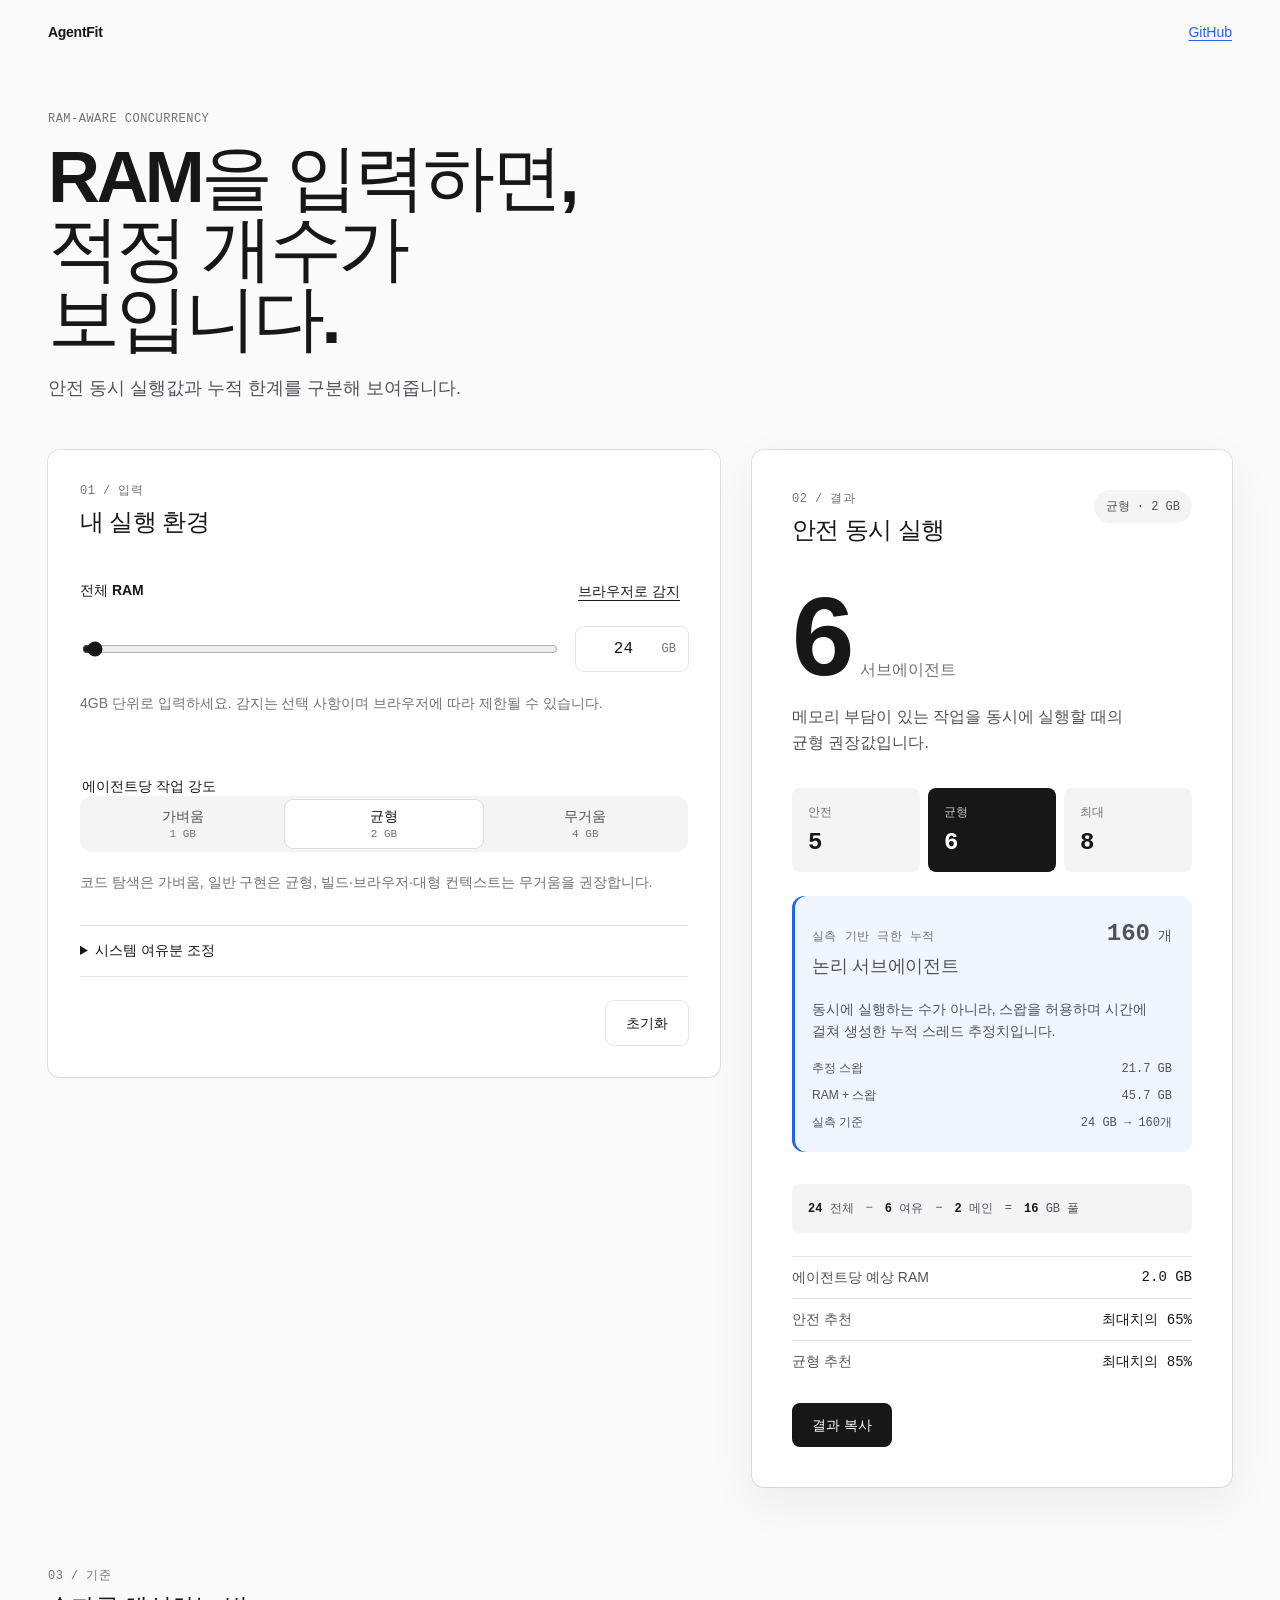
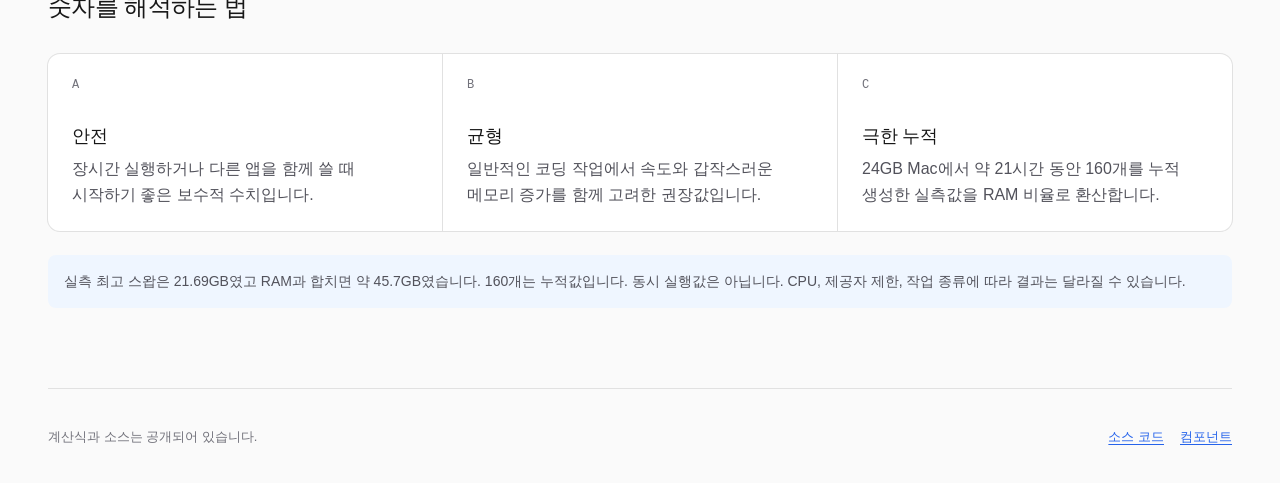
==== commit 592813db: "Support 2 TB RAM inputs" ====
--- a/index.html
+++ b/index.html
@@ -11,9 +11,22 @@
     <meta property="og:title" content="AgentFit — RAM 기반 서브에이전트 계산기">
     <meta property="og:description" content="안전 동시 실행 수와 24GB·160개 실측 기반 극한 누적 수를 구분해 확인하세요.">
     <meta property="og:type" content="website">
+    <meta property="og:locale" content="ko_KR">
     <meta property="og:url" content="https://tygb99.github.io/ram-subagent-calculator/">
+    <meta property="og:image" content="https://tygb99.github.io/ram-subagent-calculator/og-image.png">
+    <meta property="og:image:type" content="image/png">
+    <meta property="og:image:width" content="1200">
+    <meta property="og:image:height" content="630">
+    <meta property="og:image:alt" content="AgentFit이 24GB RAM에서 안전 동시 실행 6개와 실측 기반 극한 누적 160개를 구분해 보여주는 화면">
+    <meta name="twitter:card" content="summary_large_image">
+    <meta name="twitter:title" content="AgentFit — RAM 기반 서브에이전트 계산기">
+    <meta name="twitter:description" content="RAM에 맞는 안전 동시 실행 수와 실측 기반 극한 누적 수를 계산하세요.">
+    <meta name="twitter:image" content="https://tygb99.github.io/ram-subagent-calculator/og-image.png">
+    <meta name="twitter:image:alt" content="AgentFit RAM 기반 서브에이전트 계산기">
     <link rel="canonical" href="https://tygb99.github.io/ram-subagent-calculator/">
-    <link rel="icon" href="data:,">
+    <link rel="icon" type="image/svg+xml" href="favicon.svg">
+    <link rel="icon" type="image/png" sizes="32x32" href="favicon-32.png">
+    <link rel="apple-touch-icon" sizes="180x180" href="apple-touch-icon.png">
     <link rel="stylesheet" href="styles.css">
     <link rel="stylesheet" href="results.css">
     <link rel="stylesheet" href="app.css">
@@ -52,14 +65,14 @@
                 <button class="button button-text compact-button" id="detect-ram" type="button">브라우저로 감지</button>
               </div>
               <div class="range-row">
-                <input type="range" id="ram-range" min="4" max="256" step="4" value="24" aria-describedby="ram-help ram-error">
+                <input type="range" id="ram-range" min="4" max="2048" step="4" value="24" aria-describedby="ram-help ram-error">
                 <div class="input-with-unit">
-                  <input class="number-input" id="ram-number" type="number" min="4" max="256" step="4" value="24" required inputmode="numeric" aria-label="전체 RAM, GB" aria-describedby="ram-help ram-error">
+                  <input class="number-input" id="ram-number" type="number" min="4" max="2048" step="4" value="24" required inputmode="numeric" aria-label="전체 RAM, GB" aria-describedby="ram-help ram-error">
                   <span aria-hidden="true">GB</span>
                 </div>
               </div>
               <p class="helper" id="ram-help">4GB 단위로 입력하세요. 감지는 선택 사항이며 브라우저에 따라 제한될 수 있습니다.</p>
-              <p class="field-error" id="ram-error" role="alert" hidden>4GB부터 256GB까지, 4GB 단위로 입력해 주세요.</p>
+              <p class="field-error" id="ram-error" role="alert" hidden>4GB부터 2TB(2048GB)까지, <span class="keep-together">4GB 단위로 입력해 주세요.</span></p>
               <p class="detect-status" id="detect-status" role="status" aria-live="polite"></p>
             </div>
 
